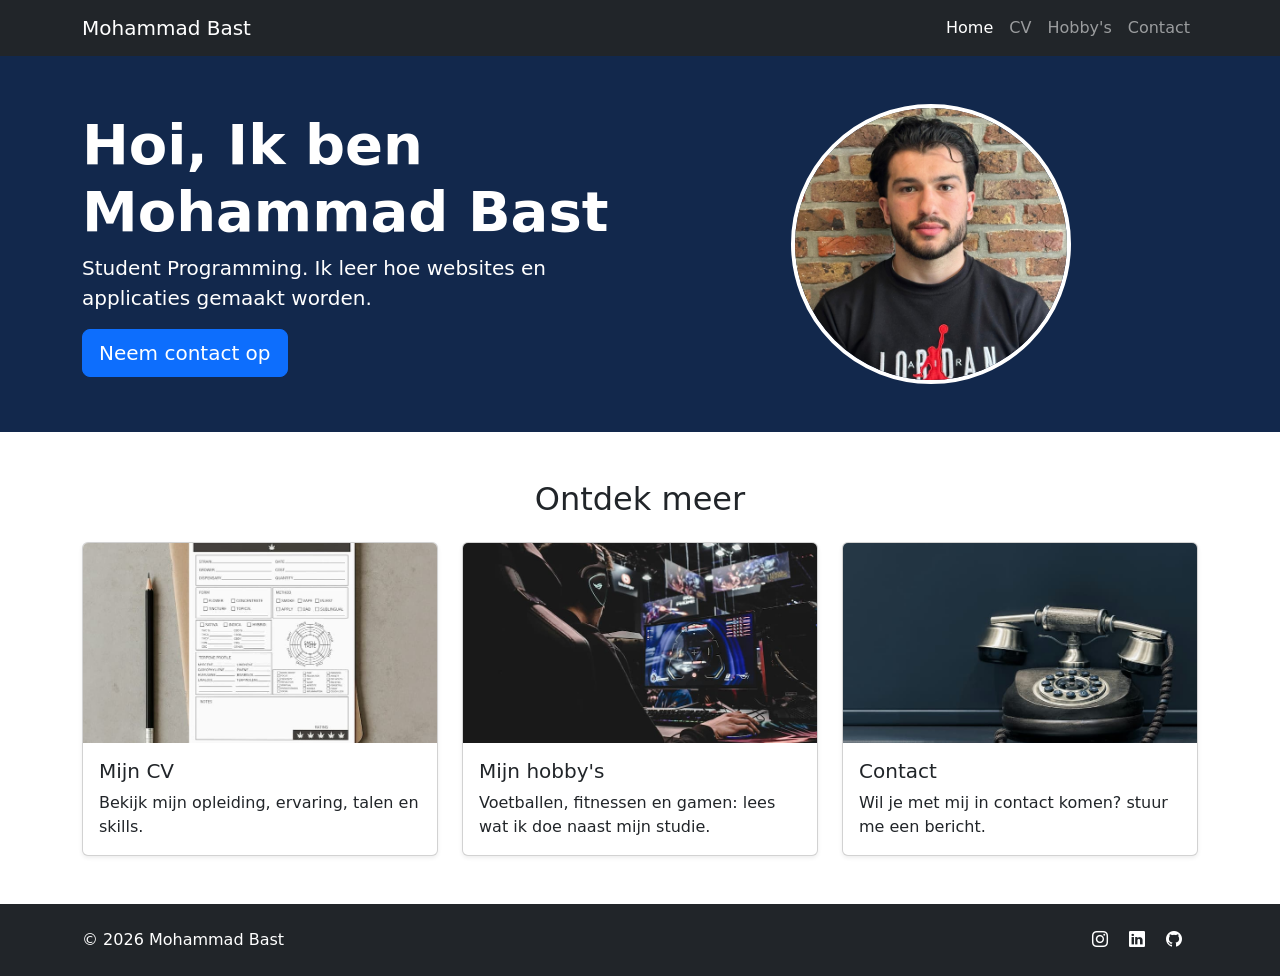
==== index.html @ a599f77b "startpagina met hero sectie en 3cards" ====
<!DOCTYPE html>
<html lang='nl'>
<head>
    <meta charset='utf-8'>
    <meta name='viewport' content='width=device-width, initial-scale=1'>
    <meta name="description" content="Portfolio van Mohammad Bast">
    <meta name="author" content="Mohammad Bast">
    <link rel="icon" type="image/x-icon" href="images/favicon.ico">
    <link href="https://cdn.jsdelivr.net/npm/bootstrap@5.3.3/dist/css/bootstrap.min.css" rel="stylesheet">
    <link href="https://cdn.jsdelivr.net/npm/bootstrap-icons@1.11.3/font/bootstrap-icons.css" rel="stylesheet">    <title>Home | Mohammad Bast</title>
    <link rel='stylesheet' href='css/style.css'>
</head>
<body>

    <nav class="navbar navbar-expand-lg navbar-dark bg-dark sticky-top">
        <div class="container">
            <a class="navbar-brand" href="index.html">Mohammad Bast</a>
            <button class="navbar-toggler" type="button" data-bs-toggle="collapse" data-bs-target="#hoofdmenu" aria-controls="hoofdmenu" aria-expanded="false" aria-label="Menu openen">
                <span class="navbar-toggler-icon"></span>
            </button>
            <div class="collapse navbar-collapse" id="hoofdmenu">
                <ul class="navbar-nav ms-auto">
                    <li class="nav-item"><a class="nav-link active" aria-current="page" href="index.html">Home</a></li>
                    <li class="nav-item"><a class="nav-link" href="cv.html">CV</a></li>
                    <li class="nav-item"><a class="nav-link" href="hobbys.html">Hobby's</a></li>
                    <li class="nav-item"><a class="nav-link" href="contact.html">Contact</a></li>
                    
                </ul>
            </div>

        </div>
    </nav>

    <main>
        <section class=" hero py-5">
            <div class="container">
                <div class="row align-items-center g-5">
                   <div class="col-lg-6 order-2 order-lg-1">
                     <h1 class="display-4 fw-bold">Hoi, Ik ben Mohammad Bast</h1>
                     <p class="lead">Student Programming. Ik leer hoe websites en applicaties gemaakt worden.</p>
                     <a href="contact.html" class="btn btn-primary btn-lg">Neem contact op</a>
                    </div>
                    <div class="col-lg-6 order-1 order-lg-2 text-center">
                        <img src="images/portfolio_foto.jpeg" alt="Foto van Mohammad Bast" class="img-fluid rounded-circle profielfoto">
                    </div>

                </div>
                </div>
            </section>

            <section class="container my-5">
                <h2 class="text-center mb-4">Ontdek meer</h2>
                <div class="row g-4">
                <div class="col-md-6 col-lg-4">
                    <div class="card h-100 shadow-sm">
                        <a href="cv.html"><img src="images/cv.jpg" class="card-img-top " alt="Mijn CV"></a>
                        <div class="card-body">
                            <h3 class="card-title h5">Mijn CV</h3>
                            <p class="card-text">Bekijk mijn opleiding, ervaring, talen en skills.</p>
                        </div>
                    </div>
                </div>

                <div class="col-md-6 col-lg-4">
                    <div class="card h-100 shadow-sm">
                        <a href="hobbys.html"><img src="images/hobby.jpg" class="card-img-top " alt="Mijn hobby's"></a>
                        <div class="card-body">
                            <h3 class="card-title h5">Mijn hobby's</h3>
                            <p class="card-text">Voetballen, fitnessen en gamen: lees wat ik doe naast mijn studie.</p>
                        </div>
                    </div>
                </div>
                <div class="col-md-6 col-lg-4">
                    <div class="card h-100 shadow-sm">
                        <a href="contact.html"><img src="images/contact.jpg" class="card-img-top" alt="Contact"></a>
                        <div class="card-body">
                            <h3 class="card-title h5">Contact</h3>
                            <p class="card-text">Wil je met mij in contact komen? stuur me een bericht.</p>
                        </div> 
                    </div>
                </div>
            </div>
        </section>
    </main>

    <footer class="bg-dark text-white py-4 mt-5">
        <div class="container">
            <div class="row">
                <div class="col-md-6 text-center text-md-start">
                    <p class="mb-0">&copy; 2026 Mohammad Bast</p>
                </div>

                <div class="col-md-6 text-center text-md-end">
                    <a href="#" class="text-white me-3" aria-label="Instagram"><i class="bi bi-instagram"></i></a>
                    <a href="#" class="text-white me-3" aria-label="LinkedIn"><i class="bi bi-linkedin"></i></a>
                    <a href="#" class="text-white me-3" aria-label="GitHub"><i class="bi bi-github"></i></a>
                </div>
            </div>
        </div>
    
    </footer>
    <script src="https://cdn.jsdelivr.net/npm/bootstrap@5.3.3/dist/js/bootstrap.bundle.min.js"></script>
</body>
</html>
---- css/style.css ----
.hero{
    background-color: #12284c;
    color: #ffffff;
}

.profielfoto{
    width: 280px;
    height: 280px;
    object-fit: cover;
    border: 4px solid #ffffff;
}

.card-img-top{
    height: 200px;
    object-fit: cover;
}

.card a{
    display: block;
    overflow: hidden;
}

.card a img{
    transition: transform 0.3s;
}

.card a:hover img{
    transform: scale(1.05);
}
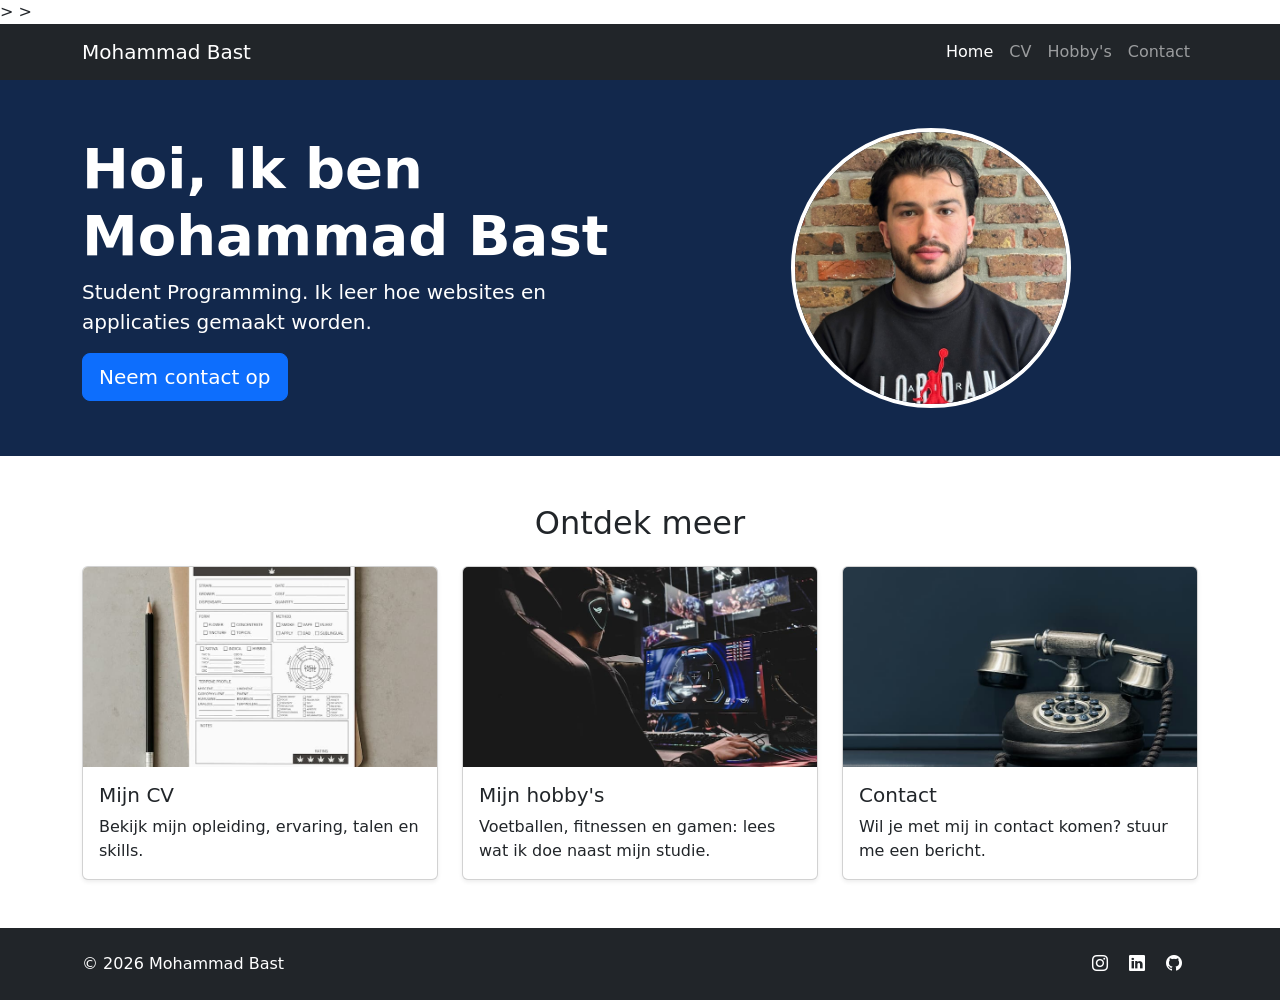
==== commit 536411bb: "klaar" ====
--- a/index.html
+++ b/index.html
@@ -1,3 +1,5 @@
+<!-- Url-Website: http://project2.mohammadbast.be/-->>
+<!-- Url-github: https://github.com/Moohammadbast/project2.git-->>
 <!DOCTYPE html>
 <html lang='nl'>
 <head>
--- a/css/style.css
+++ b/css/style.css
@@ -1,5 +1,8 @@
+:root{
+    --kleur-donker:#12284c;
+}
 .hero{
-    background-color: #12284c;
+    background-color:var(--kleur-donker);
     color: #ffffff;
 }
 
@@ -26,4 +29,68 @@
 
 .card a:hover img{
     transform: scale(1.05);
-}+}
+.col-lg-8 .card{
+    --bs-card-bg:var(--kleur-donker);
+    --bs-card-color:#ffffff;
+    --bs-card-border-color:#2a4f8f;
+}
+
+.col-lg-8 .list-group-item{
+    --bs-list-group-bg:var(--kleur-donker);
+    --bs-list-group-color:#ffffff;
+    --bs-list-group-border-color:#2a4f8f;
+}
+.col-lg-8 .text-muted{
+    color: #b8c4da !important;
+}
+
+.skills-swiper{
+    padding-bottom: 40px;
+}
+
+.skills-swiper .swiper-slide{
+    text-align: center;
+    background-color: #ffffff;
+    border: 1px solid #dee2e6;
+    border-radius: 8px;
+    padding: 20px;
+}
+
+.skills-swiper img{
+    height: 80px;
+    max-width: 100%;
+    object-fit: contain;
+}
+#hobbyCarousel .carousel-item img{
+    height: 750px;
+    object-fit: cover;
+}
+
+#hobbyCarousel .carousel-control-prev,
+#hobbyCarousel .carousel-control-next{
+    width: 60px;
+    opacity: 1;
+}
+
+#hobbyCarousel .carousel-control-prev-icon,
+#hobbyCarousel .carousel-control-next-icon{
+    width: 3rem;
+    height: 3rem;
+    background-color: rgba(18,40,76,0.85);
+    background-size: 50% 50%;
+    border: 2px solid #ffffff;
+    border-radius: 50%;
+    transition: background-color 0.2s;
+}
+
+#hobbyCarousel .carousel-control-prev:hover .carousel-control-prev-icon,
+#hobbyCarousel .carousel-control-next:hover .carousel-control-next-icon{
+    background-color: #2a4f8f;
+}
+
+.contact-kaart{
+    background-color: #12284c;
+    color: #ffffff;
+    border-color: #12284c;
+}
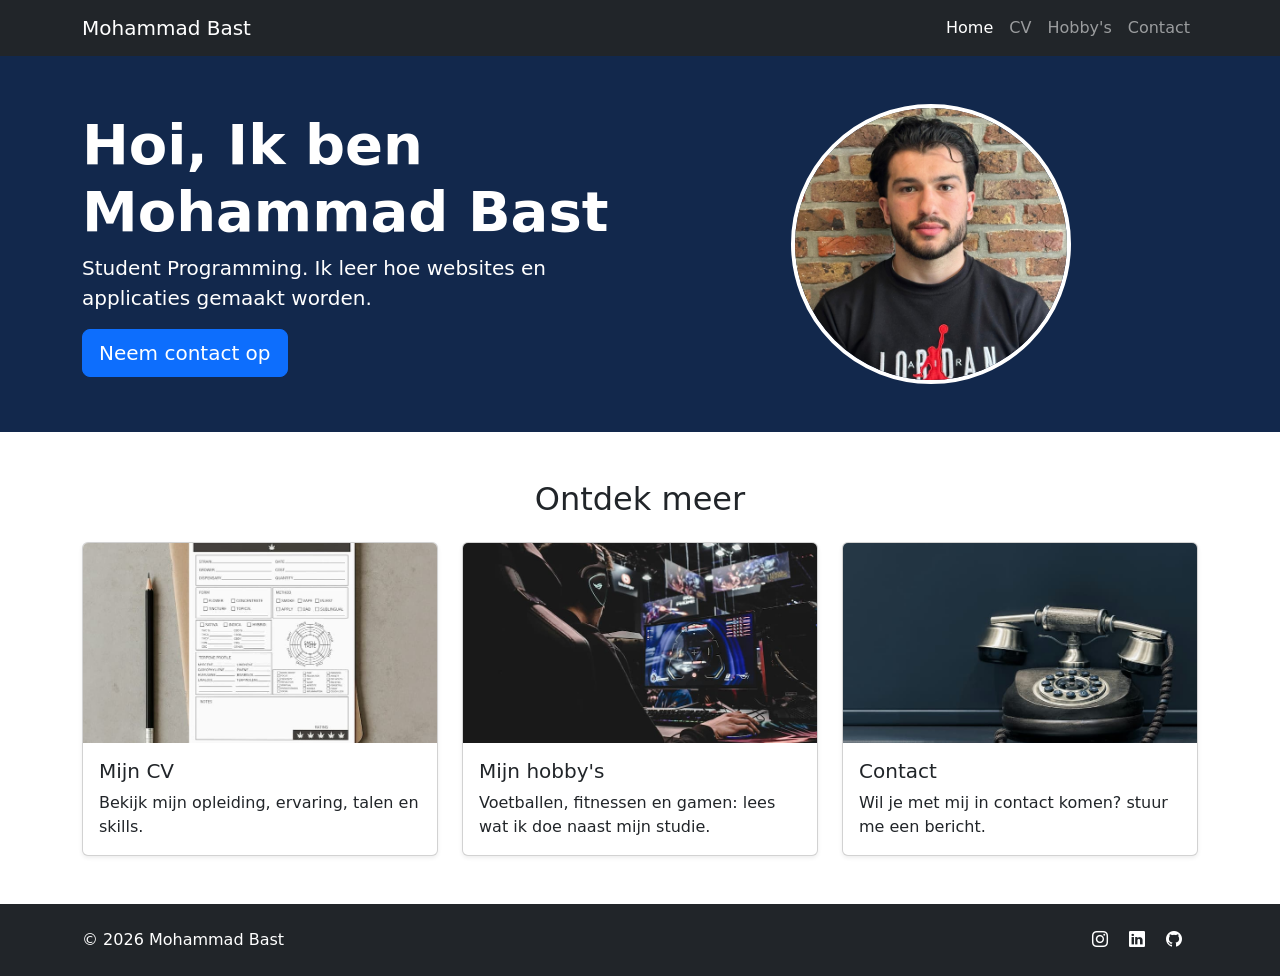
==== commit a44fa768: "verbeteringen" ====
--- a/index.html
+++ b/index.html
@@ -1,5 +1,5 @@
-<!-- Url-Website: http://project2.mohammadbast.be/-->>
-<!-- Url-github: https://github.com/Moohammadbast/project2.git-->>
+<!-- Url-Website: http://project2.mohammadbast.be/-->
+ <!-- Url-github: https://github.com/Moohammadbast/project2.git -->
 <!DOCTYPE html>
 <html lang='nl'>
 <head>
